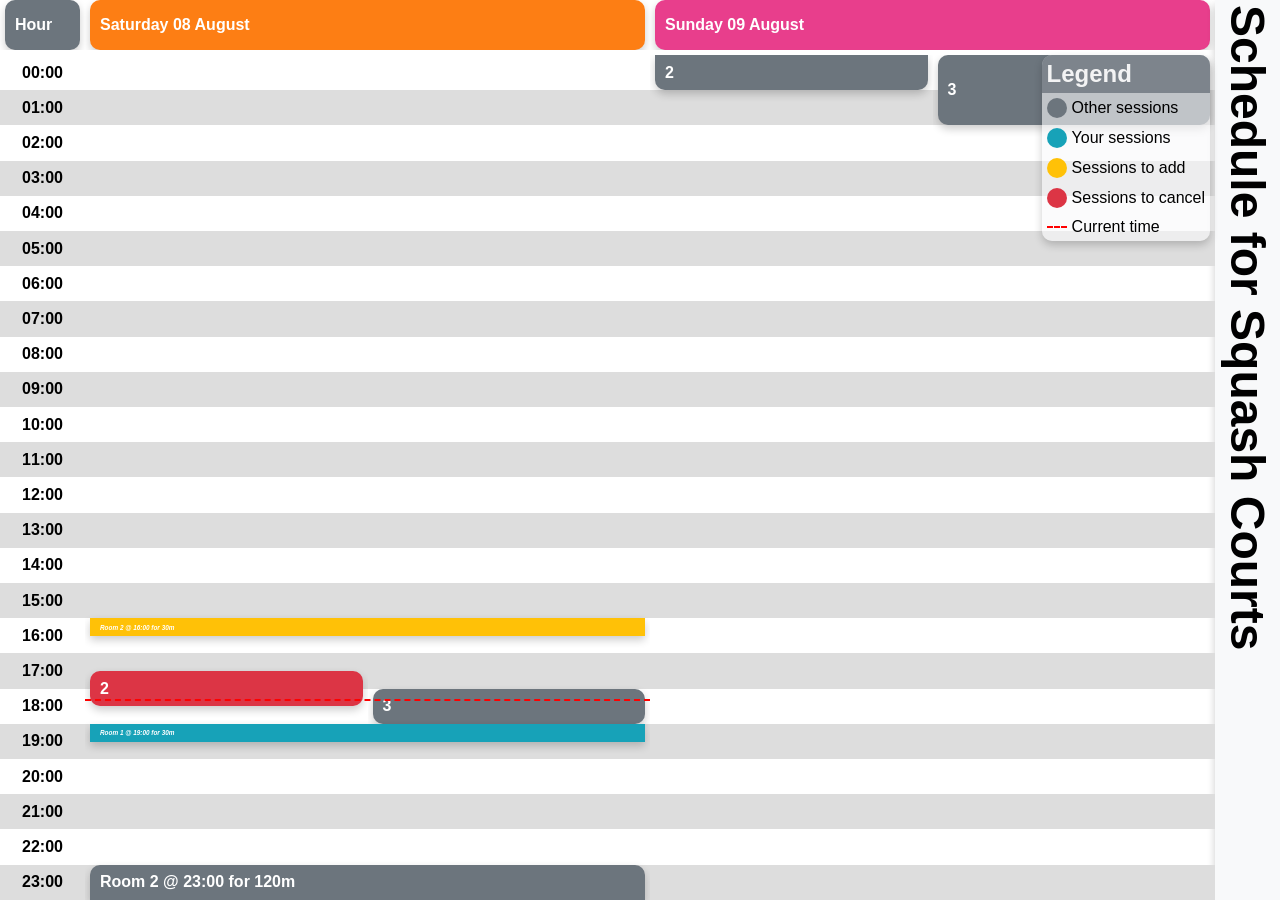
==== server/schedule/index.html @ be113dc2 "multi-room complex schedule test" ====
<!DOCTYPE html>
<html lang="en">
<head>
    <meta charset="UTF-8">
    <meta name="viewport" content="width=device-width, initial-scale=1.0">
    <title>Schedule</title>
    <link rel="stylesheet" type="text/css" href="style.css">
</head>
<body>
    <div class="main-container">
        <!-- This flexbox contains a header row, and a 'content' row that fills the rest of the height -->
        <div class="rows">     
            <div class="header row">
                <!-- Every header takes up an equal width except the hour. It's important that the content columns have this same width. -->
                <div class="hour column"> <div class="header cell gray-bg"><p>Hour</p></div> </div>
    <div class="column"> <div class="header cell orange-bg"><p>Saturday 08 August</p></div> </div>
<div class="column"> <div class="header cell pink-bg"><p>Sunday 09 August</p></div> </div>

            </div>
            
            <!-- This content row contains two layers. A background layer for
                the alternating color rows, and a foreground content layer -->
            <div class="row layers">
                <div class="alternating layer">
                    <div></div><div></div><div></div><div></div><div></div><div></div><div></div><div></div><div></div><div></div><div></div><div></div><div></div><div></div><div></div><div></div><div></div><div></div><div></div><div></div><div></div><div></div><div></div><div></div>
                </div>

                <div class="row layer">
                    <div class="hour column">
                        <div class="hour cell">00:00</div>
                        <div class="hour cell">01:00</div>
                        <div class="hour cell">02:00</div>
                        <div class="hour cell">03:00</div>
                        <div class="hour cell">04:00</div>
                        <div class="hour cell">05:00</div>
                        <div class="hour cell">06:00</div>
                        <div class="hour cell">07:00</div>
                        <div class="hour cell">08:00</div>
                        <div class="hour cell">09:00</div>
                        <div class="hour cell">10:00</div>
                        <div class="hour cell">11:00</div>
                        <div class="hour cell">12:00</div>
                        <div class="hour cell">13:00</div>
                        <div class="hour cell">14:00</div>
                        <div class="hour cell">15:00</div>
                        <div class="hour cell">16:00</div>
                        <div class="hour cell">17:00</div>
                        <div class="hour cell">18:00</div>
                        <div class="hour cell">19:00</div>
                        <div class="hour cell">20:00</div>
                        <div class="hour cell">21:00</div>
                        <div class="hour cell">22:00</div>
                        <div class="hour cell">23:00</div>
                    </div>
    <div class="column layers">
<div class="column layer" style="left: 0.0000%; width: 100.0000%;">
<div class="column">
<div class="cell" style="flex-grow: 0.6666666666666666"></div>
<div class="yellow-bg tiny event cell" style="flex-grow: 0.020833333333333332"><p>Room 2 @ 16:00 for 30m</p></div>
</div>
</div>

<div class="column layer" style="left: 0.0000%; width: 50.0000%;">
<div class="column">
<div class="cell" style="flex-grow: 0.7291666666666666"></div>
<div class="red-bg event cell" style="flex-grow: 0.041666666666666664"><p>2</p></div>
</div>
</div>

<div class="column layer" style="left: 50.0000%; width: 50.0000%;">
<div class="column">
<div class="cell" style="flex-grow: 0.75"></div>
<div class="gray-bg event cell" style="flex-grow: 0.041666666666666664"><p>3</p></div>
</div>
</div>

<div class="column layer" style="left: 0.0000%; width: 100.0000%;">
<div class="column">
<div class="cell" style="flex-grow: 0.7916666666666666"></div>
<div class="cyan-bg tiny event cell" style="flex-grow: 0.020833333333333332"><p>Room 1 @ 19:00 for 30m</p></div>
</div>
</div>

<div class="column layer" style="left: 0.0000%; width: 100.0000%;">
<div class="column">
<div class="cell" style="flex-grow: 0.9583333333333334"></div>
<div class="gray-bg start event cell" style="flex-grow: 0.041666666666666664"><p>Room 2 @ 23:00 for 120m</p></div>
</div>
</div>

<div class="column layer">
    <div class="  cell" style="flex-grow: 0.7640269544791666"><p></p></div>
    <div class="  timeline"></div>
</div>

</div>
<div class="column layers">
<div class="column layer" style="left: 0.0000%; width: 50.0000%;">
<div class="column">
<div class="cell" style="flex-grow: 0.0"></div>
<div class="gray-bg end event cell" style="flex-grow: 0.041666666666666664"><p>2</p></div>
</div>
</div>

<div class="column layer" style="left: 50.0000%; width: 50.0000%;">
<div class="column">
<div class="cell" style="flex-grow: 0.0"></div>
<div class="gray-bg event cell" style="flex-grow: 0.08333333333333333"><p>3</p></div>
</div>
</div>


</div>

                </div>

                <div class="legend">
                    <h2 class="gray-bg">Legend</h2>
                    <div class="legend-item"> <div class="legend-color gray-bg"></div><span>Other sessions</span> </div>
                    <div class="legend-item"> <div class="legend-color cyan-bg"></div><span>Your sessions</span> </div>
                    <div class="legend-item"> <div class="legend-color yellow-bg"></div><span>Sessions to add</span> </div>
                    <div class="legend-item"> <div class="legend-color red-bg"></div><span>Sessions to cancel</span> </div>
                    <div class="legend-item"> <div class="legend-timeline"></div><span>Current time</span> </div>
                </div>
            </div>
        </div>

        <h1 class="title">Schedule for Squash Courts</h1>
    </div>
</body>
</html>
---- server/schedule/style.css ----
body {
    margin: 0;
    font-family: Roboto, sans-serif;
    height: 100vh;
    background-color: #fff;
    display: flex;
    flex-direction: column;
    align-items: stretch;
}

.main-container {
    display: flex;
    flex-direction: row;
    flex-grow: 1;

}

.title {
    display: flex;
    flex-direction: column;
    flex-grow: 0;
    background-color: #f8f9fa;
    padding: 5px;
    gap: 10px;
    box-shadow: 0 4px 8px rgba(0, 0, 0, 0.2);
    justify-content: center;
    writing-mode: vertical-rl;
    margin: 0;
    font-size: 3em;
}
.title:empty {
    display: none;
}

.legend {
    display: flex;
    flex-direction: column;
    border-radius: 10px;
    box-shadow: 0 4px 8px rgba(0, 0, 0, 0.2);
    background-color: #f8f9fa99;

    position: absolute;
    top: 0;
    right: 0;
    margin: 0px 5px;
    overflow: hidden;
}
.legend > h2 {
    margin: 0;
    padding: 5px;
    opacity: 0.8;
}
.legend-item {
    margin: 5px;
    display: flex;
    flex-direction: row;
    align-items: center;
    gap: 5px;
}
.legend-color {
    width: 20px;
    height: 20px;
    border-radius: 50%;
}
.legend-timeline {
    border-top: 2px dashed red;
    width: 20px;
}

.rows {
    display: flex;
    flex-direction: column;
    flex-grow: 1;
    gap: 5px;
}

.row {
    display: flex;
    flex-direction: row;
    flex-grow: 1;
}
.header.row {
    flex-grow: 0;
}

.column {
    display: flex;
    flex-direction: column;
    flex: 1;
    flex-grow: 1;
    overflow: hidden;
    padding: 0px 5px;
}
.column.layer {
    padding: 0px 0px;
}
.hour.column {
    flex-grow: 0;
    min-width: 75px;
}

/*CELL*/
.cell {
    flex: 1;
    flex-grow: 1;
    overflow: hidden;
}
.event.cell {
    /* background-color: #28a745; */
    border-radius: 10px;
    box-shadow: 0 4px 8px rgba(0, 0, 0, 0.2);
    display: flex;
    flex-direction: column;
    justify-content: center;
}
.start.cell {
    border-radius: 10px 10px 0px 0px;
}
.end.cell {
    border-radius: 0px 0px 10px 10px;
}
.event.cell > * {
    margin: 0;
    padding: 0px 10px;
    font-weight: bold;
    justify-self: center;
    text-overflow: ellipsis;
    overflow: hidden;
    white-space: nowrap;
}
.tiny.cell {
    border-radius: 0;
}
.tiny.cell > * {
    font-size: 0.4em;
    font-style: italic;
}
.hour.cell {
    display: flex;
    align-items: center;
    justify-content: center;
    font-weight: bold;
}
.header.cell {
    border-radius: 10px;
    box-shadow: 0 4px 8px rgba(0, 0, 0, 0.2);
}
.header.cell > * {
    font-weight: bold;
    padding: 0px 10px;
}
.cell.double {
    flex-grow: 2;
}
.event.cell.double {
    background-color: crimson;
}

.timeline {
    border-top: 2px dashed red;
}

/*LAYERS*/
.layers {
    position: relative;
}
.layer {
    position: absolute;
    top: 0;
    left: 0;
    width: 100%;
    height: 100%;
}
.alternating.layer {
    flex-grow: 1;
    display: flex;
    flex-direction: column;
}
.alternating.layer > div {
    flex-grow: 1;
}
.alternating.layer > div:nth-child(even) {
    background-color: #ddd;
}

/*COLORS*/
.red-bg {
    background-color: #dc3545;
    color: white;
}
button.red-bg:hover, .hvr.red-bg:hover {
    background-color: #c82333;
}

.green-bg {
    background-color: #28a745;
    color: white;
}
button.green-bg:hover, .hvr.green-bg:hover {
    background-color: #218838;
}

.blue-bg {
    background-color: #007bff;
    color: white;
}
button.blue-bg:hover, .hvr.blue-bg:hover {
    background-color: #0069d9;
}

.yellow-bg {
    background-color: #ffc107;
    color: white;
}
button.yellow-bg:hover, .hvr.yellow-bg:hover {
    background-color: #e0a800;
}

.orange-bg {
    background-color: #fd7e14;
    color: white;
}
button.orange-bg:hover, .hvr.orange-bg:hover {
    background-color: #d66e0a;
}

.purple-bg {
    background-color: #6f42c1;
    color: white;
}
button.purple-bg:hover, .hvr.purple-bg:hover {
    background-color: #5a32b5;
}

.pink-bg {
    background-color: #e83e8c;
    color: white;
}
button.pink-bg:hover, .hvr.pink-bg:hover {
    background-color: #d81c75;
}

.teal-bg {
    background-color: #20c997;
    color: white;
}
button.teal-bg:hover, .hvr.teal-bg:hover {
    background-color: #1d9b82;
}

.dteal-bg /*I think this is dark teal? 00796b*/ {
    background-color: #00796b;
    color: white;
}
button.dteal-bg:hover, .hvr.dteal-bg:hover {
    background-color: #005b4f;
}

.cyan-bg {
    background-color: #17a2b8;
    color: white;
}
button.cyan-bg:hover, .hvr.cyan-bg:hover {
    background-color: #138496;
}

.white-bg {
    background-color: #fff;
    color: #212529;
}
button.white-bg:hover, .hvr.white-bg:hover {
    background-color: #e6e6e6;
}

.black-bg {
    background-color: #000;
    color: white;
}
button.black-bg:hover, .hvr.black-bg:hover {
    background-color: #212529;
}

.gray-bg {
    background-color: #6c757d;
    color: white;
}
button.gray-bg:hover, .hvr.gray-bg:hover {
    background-color: #5a6268;
}

.lgray-bg {
    background-color: #d3d3d3;
    color: #212529;
}
button.lgray-bg:hover, .hvr.lgray-bg:hover {
    background-color: #c0c0c0;
}
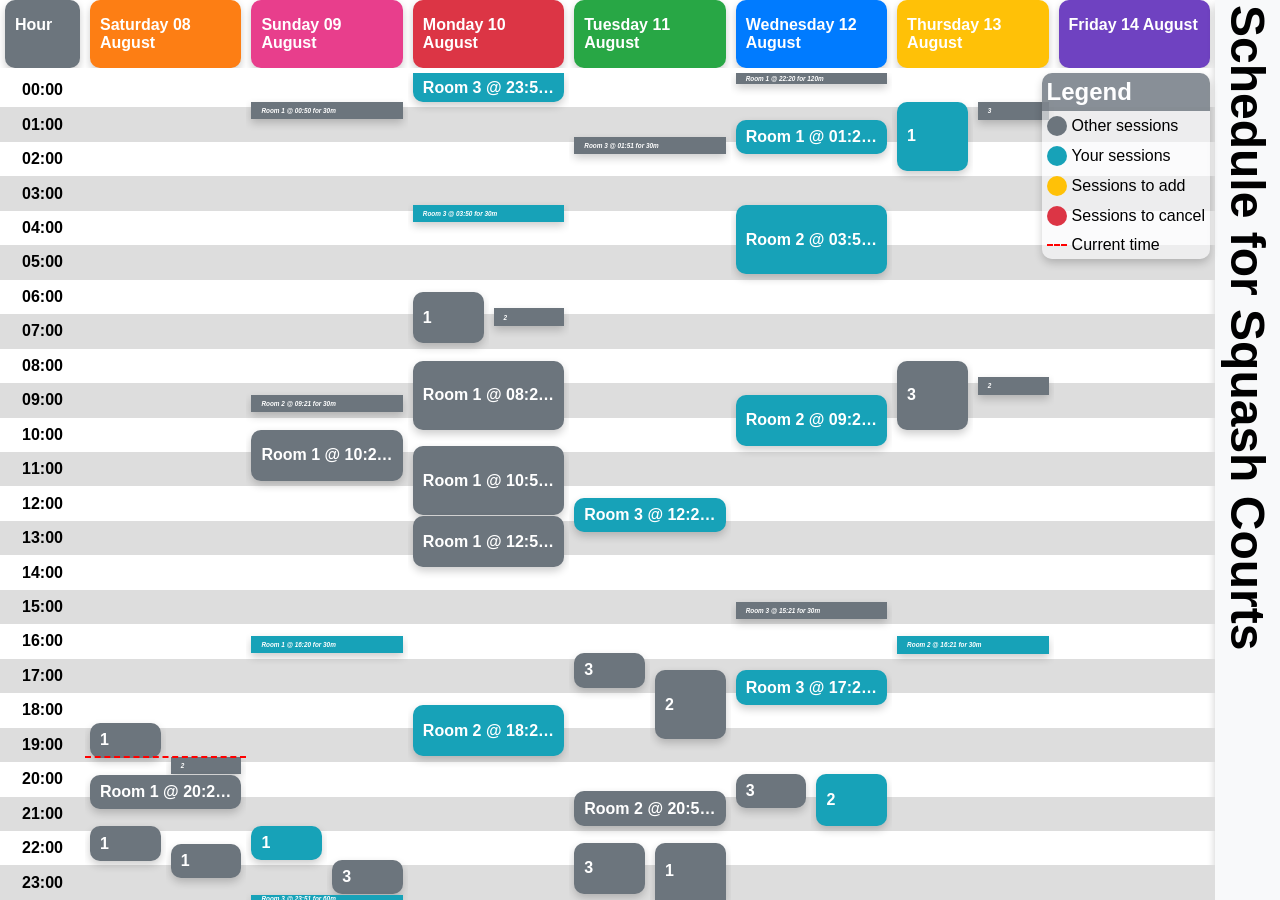
==== commit 1af3fd7c: "schedule now being displayed" ====
--- a/server/schedule/index.html
+++ b/server/schedule/index.html
@@ -15,6 +15,11 @@
                 <div class="hour column"> <div class="header cell gray-bg"><p>Hour</p></div> </div>
     <div class="column"> <div class="header cell orange-bg"><p>Saturday 08 August</p></div> </div>
 <div class="column"> <div class="header cell pink-bg"><p>Sunday 09 August</p></div> </div>
+<div class="column"> <div class="header cell red-bg"><p>Monday 10 August</p></div> </div>
+<div class="column"> <div class="header cell green-bg"><p>Tuesday 11 August</p></div> </div>
+<div class="column"> <div class="header cell blue-bg"><p>Wednesday 12 August</p></div> </div>
+<div class="column"> <div class="header cell yellow-bg"><p>Thursday 13 August</p></div> </div>
+<div class="column"> <div class="header cell purple-bg"><p>Friday 14 August</p></div> </div>
 
             </div>
             
@@ -53,62 +58,308 @@
                         <div class="hour cell">23:00</div>
                     </div>
     <div class="column layers">
-<div class="column layer" style="left: 0.0000%; width: 100.0000%;">
-<div class="column">
-<div class="cell" style="flex-grow: 0.6666666666666666"></div>
-<div class="yellow-bg tiny event cell" style="flex-grow: 0.020833333333333332"><p>Room 2 @ 16:00 for 30m</p></div>
-</div>
-</div>
-
-<div class="column layer" style="left: 0.0000%; width: 50.0000%;">
-<div class="column">
-<div class="cell" style="flex-grow: 0.7291666666666666"></div>
-<div class="red-bg event cell" style="flex-grow: 0.041666666666666664"><p>2</p></div>
-</div>
-</div>
-
-<div class="column layer" style="left: 50.0000%; width: 50.0000%;">
-<div class="column">
-<div class="cell" style="flex-grow: 0.75"></div>
+<div class="column layer" style="left: 0.0000%; width: 50.0000%;">
+<div class="column">
+<div class="cell" style="flex-grow: 0.7861111111111111"></div>
+<div class="gray-bg event cell" style="flex-grow: 0.041666666666666664"><p>1</p></div>
+</div>
+</div>
+
+<div class="column layer" style="left: 50.0000%; width: 50.0000%;">
+<div class="column">
+<div class="cell" style="flex-grow: 0.8270833333333333"></div>
+<div class="gray-bg tiny event cell" style="flex-grow: 0.020833333333333332"><p>2</p></div>
+</div>
+</div>
+
+<div class="column layer" style="left: 0.0000%; width: 100.0000%;">
+<div class="column">
+<div class="cell" style="flex-grow: 0.8486111111111111"></div>
+<div class="gray-bg event cell" style="flex-grow: 0.041666666666666664"><p>Room 1 @ 20:22 for 60m</p></div>
+</div>
+</div>
+
+<div class="column layer" style="left: 0.0000%; width: 50.0000%;">
+<div class="column">
+<div class="cell" style="flex-grow: 0.9111111111111111"></div>
+<div class="gray-bg event cell" style="flex-grow: 0.041666666666666664"><p>1</p></div>
+</div>
+</div>
+
+<div class="column layer" style="left: 50.0000%; width: 50.0000%;">
+<div class="column">
+<div class="cell" style="flex-grow: 0.9319444444444445"></div>
+<div class="gray-bg event cell" style="flex-grow: 0.041666666666666664"><p>1</p></div>
+</div>
+</div>
+
+<div class="column layer">
+    <div class="  cell" style="flex-grow: 0.8276634180324074"><p></p></div>
+    <div class="  timeline"></div>
+</div>
+
+</div>
+<div class="column layers">
+<div class="column layer" style="left: 0.0000%; width: 100.0000%;">
+<div class="column">
+<div class="cell" style="flex-grow: 0.034722222222222224"></div>
+<div class="gray-bg tiny event cell" style="flex-grow: 0.020833333333333332"><p>Room 1 @ 00:50 for 30m</p></div>
+</div>
+</div>
+
+<div class="column layer" style="left: 0.0000%; width: 100.0000%;">
+<div class="column">
+<div class="cell" style="flex-grow: 0.38958333333333334"></div>
+<div class="gray-bg tiny event cell" style="flex-grow: 0.020833333333333332"><p>Room 2 @ 09:21 for 30m</p></div>
+</div>
+</div>
+
+<div class="column layer" style="left: 0.0000%; width: 100.0000%;">
+<div class="column">
+<div class="cell" style="flex-grow: 0.43125"></div>
+<div class="gray-bg event cell" style="flex-grow: 0.0625"><p>Room 1 @ 10:21 for 90m</p></div>
+</div>
+</div>
+
+<div class="column layer" style="left: 0.0000%; width: 100.0000%;">
+<div class="column">
+<div class="cell" style="flex-grow: 0.6805555555555556"></div>
+<div class="cyan-bg tiny event cell" style="flex-grow: 0.020833333333333332"><p>Room 1 @ 16:20 for 30m</p></div>
+</div>
+</div>
+
+<div class="column layer" style="left: 0.0000%; width: 50.0000%;">
+<div class="column">
+<div class="cell" style="flex-grow: 0.9104166666666667"></div>
+<div class="cyan-bg event cell" style="flex-grow: 0.041666666666666664"><p>1</p></div>
+</div>
+</div>
+
+<div class="column layer" style="left: 50.0000%; width: 50.0000%;">
+<div class="column">
+<div class="cell" style="flex-grow: 0.9513888888888888"></div>
 <div class="gray-bg event cell" style="flex-grow: 0.041666666666666664"><p>3</p></div>
 </div>
 </div>
 
 <div class="column layer" style="left: 0.0000%; width: 100.0000%;">
 <div class="column">
-<div class="cell" style="flex-grow: 0.7916666666666666"></div>
-<div class="cyan-bg tiny event cell" style="flex-grow: 0.020833333333333332"><p>Room 1 @ 19:00 for 30m</p></div>
-</div>
-</div>
-
-<div class="column layer" style="left: 0.0000%; width: 100.0000%;">
-<div class="column">
-<div class="cell" style="flex-grow: 0.9583333333333334"></div>
-<div class="gray-bg start event cell" style="flex-grow: 0.041666666666666664"><p>Room 2 @ 23:00 for 120m</p></div>
-</div>
-</div>
-
-<div class="column layer">
-    <div class="  cell" style="flex-grow: 0.7640269544791666"><p></p></div>
-    <div class="  timeline"></div>
-</div>
-
-</div>
-<div class="column layers">
-<div class="column layer" style="left: 0.0000%; width: 50.0000%;">
+<div class="cell" style="flex-grow: 0.99375"></div>
+<div class="cyan-bg start tiny event cell" style="flex-grow: 0.00625"><p>Room 3 @ 23:51 for 60m</p></div>
+</div>
+</div>
+
+
+</div>
+<div class="column layers">
+<div class="column layer" style="left: 0.0000%; width: 100.0000%;">
 <div class="column">
 <div class="cell" style="flex-grow: 0.0"></div>
-<div class="gray-bg end event cell" style="flex-grow: 0.041666666666666664"><p>2</p></div>
-</div>
-</div>
-
-<div class="column layer" style="left: 50.0000%; width: 50.0000%;">
+<div class="cyan-bg end event cell" style="flex-grow: 0.035416666666666666"><p>Room 3 @ 23:51 for 60m</p></div>
+</div>
+</div>
+
+<div class="column layer" style="left: 0.0000%; width: 100.0000%;">
+<div class="column">
+<div class="cell" style="flex-grow: 0.1597222222222222"></div>
+<div class="cyan-bg tiny event cell" style="flex-grow: 0.020833333333333332"><p>Room 3 @ 03:50 for 30m</p></div>
+</div>
+</div>
+
+<div class="column layer" style="left: 0.0000%; width: 50.0000%;">
+<div class="column">
+<div class="cell" style="flex-grow: 0.26458333333333334"></div>
+<div class="gray-bg event cell" style="flex-grow: 0.0625"><p>1</p></div>
+</div>
+</div>
+
+<div class="column layer" style="left: 50.0000%; width: 50.0000%;">
+<div class="column">
+<div class="cell" style="flex-grow: 0.2847222222222222"></div>
+<div class="gray-bg tiny event cell" style="flex-grow: 0.020833333333333332"><p>2</p></div>
+</div>
+</div>
+
+<div class="column layer" style="left: 0.0000%; width: 100.0000%;">
+<div class="column">
+<div class="cell" style="flex-grow: 0.34791666666666665"></div>
+<div class="gray-bg event cell" style="flex-grow: 0.08333333333333333"><p>Room 1 @ 08:21 for 120m</p></div>
+</div>
+</div>
+
+<div class="column layer" style="left: 0.0000%; width: 100.0000%;">
+<div class="column">
+<div class="cell" style="flex-grow: 0.4513888888888889"></div>
+<div class="gray-bg event cell" style="flex-grow: 0.08333333333333333"><p>Room 1 @ 10:50 for 120m</p></div>
+</div>
+</div>
+
+<div class="column layer" style="left: 0.0000%; width: 100.0000%;">
+<div class="column">
+<div class="cell" style="flex-grow: 0.5354166666666667"></div>
+<div class="gray-bg event cell" style="flex-grow: 0.0625"><p>Room 1 @ 12:51 for 90m</p></div>
+</div>
+</div>
+
+<div class="column layer" style="left: 0.0000%; width: 100.0000%;">
+<div class="column">
+<div class="cell" style="flex-grow: 0.7638888888888888"></div>
+<div class="cyan-bg event cell" style="flex-grow: 0.0625"><p>Room 2 @ 18:20 for 90m</p></div>
+</div>
+</div>
+
+
+</div>
+<div class="column layers">
+<div class="column layer" style="left: 0.0000%; width: 100.0000%;">
+<div class="column">
+<div class="cell" style="flex-grow: 0.07708333333333334"></div>
+<div class="gray-bg tiny event cell" style="flex-grow: 0.020833333333333332"><p>Room 3 @ 01:51 for 30m</p></div>
+</div>
+</div>
+
+<div class="column layer" style="left: 0.0000%; width: 100.0000%;">
+<div class="column">
+<div class="cell" style="flex-grow: 0.5138888888888888"></div>
+<div class="cyan-bg event cell" style="flex-grow: 0.041666666666666664"><p>Room 3 @ 12:20 for 60m</p></div>
+</div>
+</div>
+
+<div class="column layer" style="left: 0.0000%; width: 50.0000%;">
+<div class="column">
+<div class="cell" style="flex-grow: 0.7013888888888888"></div>
+<div class="gray-bg event cell" style="flex-grow: 0.041666666666666664"><p>3</p></div>
+</div>
+</div>
+
+<div class="column layer" style="left: 50.0000%; width: 50.0000%;">
+<div class="column">
+<div class="cell" style="flex-grow: 0.7222222222222222"></div>
+<div class="gray-bg event cell" style="flex-grow: 0.08333333333333333"><p>2</p></div>
+</div>
+</div>
+
+<div class="column layer" style="left: 0.0000%; width: 100.0000%;">
+<div class="column">
+<div class="cell" style="flex-grow: 0.86875"></div>
+<div class="gray-bg event cell" style="flex-grow: 0.041666666666666664"><p>Room 2 @ 20:51 for 60m</p></div>
+</div>
+</div>
+
+<div class="column layer" style="left: 0.0000%; width: 50.0000%;">
+<div class="column">
+<div class="cell" style="flex-grow: 0.9305555555555556"></div>
+<div class="gray-bg event cell" style="flex-grow: 0.0625"><p>3</p></div>
+</div>
+</div>
+
+<div class="column layer" style="left: 50.0000%; width: 50.0000%;">
+<div class="column">
+<div class="cell" style="flex-grow: 0.9305555555555556"></div>
+<div class="gray-bg start event cell" style="flex-grow: 0.06944444444444445"><p>1</p></div>
+</div>
+</div>
+
+
+</div>
+<div class="column layers">
+<div class="column layer" style="left: 0.0000%; width: 100.0000%;">
 <div class="column">
 <div class="cell" style="flex-grow: 0.0"></div>
+<div class="gray-bg end tiny event cell" style="flex-grow: 0.013888888888888888"><p>Room 1 @ 22:20 for 120m</p></div>
+</div>
+</div>
+
+<div class="column layer" style="left: 0.0000%; width: 100.0000%;">
+<div class="column">
+<div class="cell" style="flex-grow: 0.05625"></div>
+<div class="cyan-bg event cell" style="flex-grow: 0.041666666666666664"><p>Room 1 @ 01:21 for 60m</p></div>
+</div>
+</div>
+
+<div class="column layer" style="left: 0.0000%; width: 100.0000%;">
+<div class="column">
+<div class="cell" style="flex-grow: 0.1597222222222222"></div>
+<div class="cyan-bg event cell" style="flex-grow: 0.08333333333333333"><p>Room 2 @ 03:50 for 120m</p></div>
+</div>
+</div>
+
+<div class="column layer" style="left: 0.0000%; width: 100.0000%;">
+<div class="column">
+<div class="cell" style="flex-grow: 0.3888888888888889"></div>
+<div class="cyan-bg event cell" style="flex-grow: 0.0625"><p>Room 2 @ 09:20 for 90m</p></div>
+</div>
+</div>
+
+<div class="column layer" style="left: 0.0000%; width: 100.0000%;">
+<div class="column">
+<div class="cell" style="flex-grow: 0.6395833333333333"></div>
+<div class="gray-bg tiny event cell" style="flex-grow: 0.020833333333333332"><p>Room 3 @ 15:21 for 30m</p></div>
+</div>
+</div>
+
+<div class="column layer" style="left: 0.0000%; width: 100.0000%;">
+<div class="column">
+<div class="cell" style="flex-grow: 0.7222222222222222"></div>
+<div class="cyan-bg event cell" style="flex-grow: 0.041666666666666664"><p>Room 3 @ 17:20 for 60m</p></div>
+</div>
+</div>
+
+<div class="column layer" style="left: 0.0000%; width: 50.0000%;">
+<div class="column">
+<div class="cell" style="flex-grow: 0.8472222222222222"></div>
+<div class="gray-bg event cell" style="flex-grow: 0.041666666666666664"><p>3</p></div>
+</div>
+</div>
+
+<div class="column layer" style="left: 50.0000%; width: 50.0000%;">
+<div class="column">
+<div class="cell" style="flex-grow: 0.8479166666666667"></div>
+<div class="cyan-bg event cell" style="flex-grow: 0.0625"><p>2</p></div>
+</div>
+</div>
+
+
+</div>
+<div class="column layers">
+<div class="column layer" style="left: 0.0000%; width: 50.0000%;">
+<div class="column">
+<div class="cell" style="flex-grow: 0.034722222222222224"></div>
+<div class="cyan-bg event cell" style="flex-grow: 0.08333333333333333"><p>1</p></div>
+</div>
+</div>
+
+<div class="column layer" style="left: 50.0000%; width: 50.0000%;">
+<div class="column">
+<div class="cell" style="flex-grow: 0.035416666666666666"></div>
+<div class="gray-bg tiny event cell" style="flex-grow: 0.020833333333333332"><p>3</p></div>
+</div>
+</div>
+
+<div class="column layer" style="left: 0.0000%; width: 50.0000%;">
+<div class="column">
+<div class="cell" style="flex-grow: 0.34791666666666665"></div>
 <div class="gray-bg event cell" style="flex-grow: 0.08333333333333333"><p>3</p></div>
 </div>
 </div>
 
+<div class="column layer" style="left: 50.0000%; width: 50.0000%;">
+<div class="column">
+<div class="cell" style="flex-grow: 0.3680555555555556"></div>
+<div class="gray-bg tiny event cell" style="flex-grow: 0.020833333333333332"><p>2</p></div>
+</div>
+</div>
+
+<div class="column layer" style="left: 0.0000%; width: 100.0000%;">
+<div class="column">
+<div class="cell" style="flex-grow: 0.68125"></div>
+<div class="cyan-bg tiny event cell" style="flex-grow: 0.020833333333333332"><p>Room 2 @ 16:21 for 30m</p></div>
+</div>
+</div>
+
+
+</div>
+<div class="column layers">
 
 </div>
 
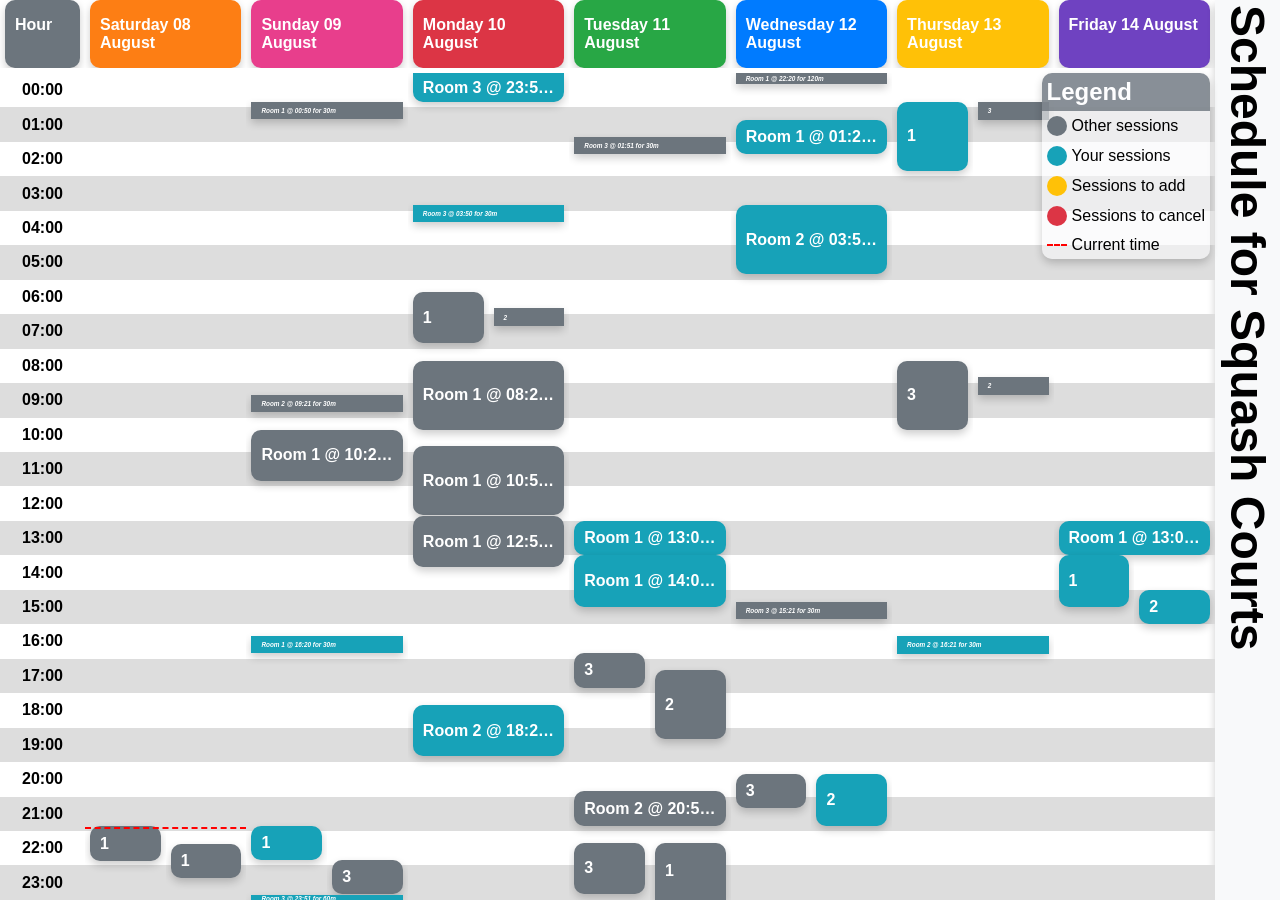
==== commit 833e7580: "Schedule management with natural language working" ====
--- a/server/schedule/index.html
+++ b/server/schedule/index.html
@@ -60,27 +60,6 @@
     <div class="column layers">
 <div class="column layer" style="left: 0.0000%; width: 50.0000%;">
 <div class="column">
-<div class="cell" style="flex-grow: 0.7861111111111111"></div>
-<div class="gray-bg event cell" style="flex-grow: 0.041666666666666664"><p>1</p></div>
-</div>
-</div>
-
-<div class="column layer" style="left: 50.0000%; width: 50.0000%;">
-<div class="column">
-<div class="cell" style="flex-grow: 0.8270833333333333"></div>
-<div class="gray-bg tiny event cell" style="flex-grow: 0.020833333333333332"><p>2</p></div>
-</div>
-</div>
-
-<div class="column layer" style="left: 0.0000%; width: 100.0000%;">
-<div class="column">
-<div class="cell" style="flex-grow: 0.8486111111111111"></div>
-<div class="gray-bg event cell" style="flex-grow: 0.041666666666666664"><p>Room 1 @ 20:22 for 60m</p></div>
-</div>
-</div>
-
-<div class="column layer" style="left: 0.0000%; width: 50.0000%;">
-<div class="column">
 <div class="cell" style="flex-grow: 0.9111111111111111"></div>
 <div class="gray-bg event cell" style="flex-grow: 0.041666666666666664"><p>1</p></div>
 </div>
@@ -94,7 +73,7 @@
 </div>
 
 <div class="column layer">
-    <div class="  cell" style="flex-grow: 0.8276634180324074"><p></p></div>
+    <div class="  cell" style="flex-grow: 0.9136953216782406"><p></p></div>
     <div class="  timeline"></div>
 </div>
 
@@ -220,8 +199,15 @@
 
 <div class="column layer" style="left: 0.0000%; width: 100.0000%;">
 <div class="column">
-<div class="cell" style="flex-grow: 0.5138888888888888"></div>
-<div class="cyan-bg event cell" style="flex-grow: 0.041666666666666664"><p>Room 3 @ 12:20 for 60m</p></div>
+<div class="cell" style="flex-grow: 0.5416666666666666"></div>
+<div class="cyan-bg event cell" style="flex-grow: 0.041666666666666664"><p>Room 1 @ 13:00 for 60m</p></div>
+</div>
+</div>
+
+<div class="column layer" style="left: 0.0000%; width: 100.0000%;">
+<div class="column">
+<div class="cell" style="flex-grow: 0.5833333333333334"></div>
+<div class="cyan-bg event cell" style="flex-grow: 0.0625"><p>Room 1 @ 14:00 for 90m</p></div>
 </div>
 </div>
 
@@ -286,25 +272,11 @@
 
 <div class="column layer" style="left: 0.0000%; width: 100.0000%;">
 <div class="column">
-<div class="cell" style="flex-grow: 0.3888888888888889"></div>
-<div class="cyan-bg event cell" style="flex-grow: 0.0625"><p>Room 2 @ 09:20 for 90m</p></div>
-</div>
-</div>
-
-<div class="column layer" style="left: 0.0000%; width: 100.0000%;">
-<div class="column">
 <div class="cell" style="flex-grow: 0.6395833333333333"></div>
 <div class="gray-bg tiny event cell" style="flex-grow: 0.020833333333333332"><p>Room 3 @ 15:21 for 30m</p></div>
 </div>
 </div>
 
-<div class="column layer" style="left: 0.0000%; width: 100.0000%;">
-<div class="column">
-<div class="cell" style="flex-grow: 0.7222222222222222"></div>
-<div class="cyan-bg event cell" style="flex-grow: 0.041666666666666664"><p>Room 3 @ 17:20 for 60m</p></div>
-</div>
-</div>
-
 <div class="column layer" style="left: 0.0000%; width: 50.0000%;">
 <div class="column">
 <div class="cell" style="flex-grow: 0.8472222222222222"></div>
@@ -360,6 +332,27 @@
 
 </div>
 <div class="column layers">
+<div class="column layer" style="left: 0.0000%; width: 100.0000%;">
+<div class="column">
+<div class="cell" style="flex-grow: 0.5416666666666666"></div>
+<div class="cyan-bg event cell" style="flex-grow: 0.041666666666666664"><p>Room 1 @ 13:00 for 60m</p></div>
+</div>
+</div>
+
+<div class="column layer" style="left: 0.0000%; width: 50.0000%;">
+<div class="column">
+<div class="cell" style="flex-grow: 0.5833333333333334"></div>
+<div class="cyan-bg event cell" style="flex-grow: 0.0625"><p>1</p></div>
+</div>
+</div>
+
+<div class="column layer" style="left: 50.0000%; width: 50.0000%;">
+<div class="column">
+<div class="cell" style="flex-grow: 0.625"></div>
+<div class="cyan-bg event cell" style="flex-grow: 0.041666666666666664"><p>2</p></div>
+</div>
+</div>
+
 
 </div>
 
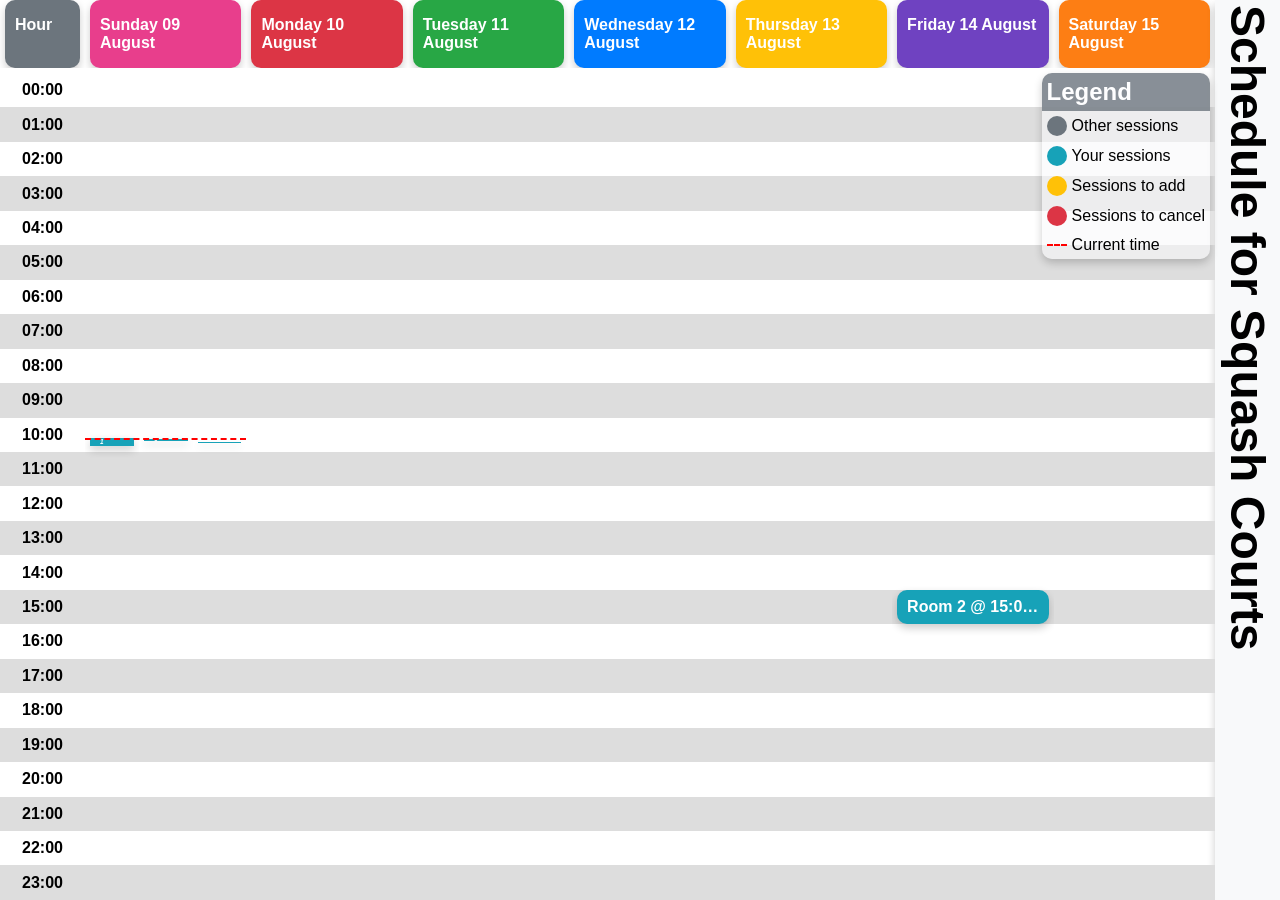
==== commit 4f08289e: "SessionManager seems to be working. Rooms will now open and close automatically" ====
--- a/server/schedule/index.html
+++ b/server/schedule/index.html
@@ -13,13 +13,13 @@
             <div class="header row">
                 <!-- Every header takes up an equal width except the hour. It's important that the content columns have this same width. -->
                 <div class="hour column"> <div class="header cell gray-bg"><p>Hour</p></div> </div>
-    <div class="column"> <div class="header cell orange-bg"><p>Saturday 08 August</p></div> </div>
-<div class="column"> <div class="header cell pink-bg"><p>Sunday 09 August</p></div> </div>
+    <div class="column"> <div class="header cell pink-bg"><p>Sunday 09 August</p></div> </div>
 <div class="column"> <div class="header cell red-bg"><p>Monday 10 August</p></div> </div>
 <div class="column"> <div class="header cell green-bg"><p>Tuesday 11 August</p></div> </div>
 <div class="column"> <div class="header cell blue-bg"><p>Wednesday 12 August</p></div> </div>
 <div class="column"> <div class="header cell yellow-bg"><p>Thursday 13 August</p></div> </div>
 <div class="column"> <div class="header cell purple-bg"><p>Friday 14 August</p></div> </div>
+<div class="column"> <div class="header cell orange-bg"><p>Saturday 15 August</p></div> </div>
 
             </div>
             
@@ -58,301 +58,56 @@
                         <div class="hour cell">23:00</div>
                     </div>
     <div class="column layers">
-<div class="column layer" style="left: 0.0000%; width: 50.0000%;">
+<div class="column layer" style="left: 0.0000%; width: 33.3333%;">
 <div class="column">
-<div class="cell" style="flex-grow: 0.9111111111111111"></div>
-<div class="gray-bg event cell" style="flex-grow: 0.041666666666666664"><p>1</p></div>
+<div class="cell" style="flex-grow: 0.4409722222222222"></div>
+<div class="cyan-bg tiny event cell" style="flex-grow: 0.010416666666666666"><p>1</p></div>
 </div>
 </div>
 
-<div class="column layer" style="left: 50.0000%; width: 50.0000%;">
+<div class="column layer" style="left: 33.3333%; width: 33.3333%;">
 <div class="column">
-<div class="cell" style="flex-grow: 0.9319444444444445"></div>
-<div class="gray-bg event cell" style="flex-grow: 0.041666666666666664"><p>1</p></div>
+<div class="cell" style="flex-grow: 0.44305555555555554"></div>
+<div class="cyan-bg tiny event cell" style="flex-grow: 0.0020833333333333333"><p>2</p></div>
+</div>
+</div>
+
+<div class="column layer" style="left: 66.6667%; width: 33.3333%;">
+<div class="column">
+<div class="cell" style="flex-grow: 0.44583333333333336"></div>
+<div class="cyan-bg tiny event cell" style="flex-grow: 0.0020833333333333333"><p>2</p></div>
 </div>
 </div>
 
 <div class="column layer">
-    <div class="  cell" style="flex-grow: 0.9136953216782406"><p></p></div>
+    <div class="  cell" style="flex-grow: 0.4419700647453704"><p></p></div>
     <div class="  timeline"></div>
 </div>
 
 </div>
 <div class="column layers">
+
+</div>
+<div class="column layers">
+
+</div>
+<div class="column layers">
+
+</div>
+<div class="column layers">
+
+</div>
+<div class="column layers">
 <div class="column layer" style="left: 0.0000%; width: 100.0000%;">
 <div class="column">
-<div class="cell" style="flex-grow: 0.034722222222222224"></div>
-<div class="gray-bg tiny event cell" style="flex-grow: 0.020833333333333332"><p>Room 1 @ 00:50 for 30m</p></div>
-</div>
-</div>
-
-<div class="column layer" style="left: 0.0000%; width: 100.0000%;">
-<div class="column">
-<div class="cell" style="flex-grow: 0.38958333333333334"></div>
-<div class="gray-bg tiny event cell" style="flex-grow: 0.020833333333333332"><p>Room 2 @ 09:21 for 30m</p></div>
-</div>
-</div>
-
-<div class="column layer" style="left: 0.0000%; width: 100.0000%;">
-<div class="column">
-<div class="cell" style="flex-grow: 0.43125"></div>
-<div class="gray-bg event cell" style="flex-grow: 0.0625"><p>Room 1 @ 10:21 for 90m</p></div>
-</div>
-</div>
-
-<div class="column layer" style="left: 0.0000%; width: 100.0000%;">
-<div class="column">
-<div class="cell" style="flex-grow: 0.6805555555555556"></div>
-<div class="cyan-bg tiny event cell" style="flex-grow: 0.020833333333333332"><p>Room 1 @ 16:20 for 30m</p></div>
-</div>
-</div>
-
-<div class="column layer" style="left: 0.0000%; width: 50.0000%;">
-<div class="column">
-<div class="cell" style="flex-grow: 0.9104166666666667"></div>
-<div class="cyan-bg event cell" style="flex-grow: 0.041666666666666664"><p>1</p></div>
-</div>
-</div>
-
-<div class="column layer" style="left: 50.0000%; width: 50.0000%;">
-<div class="column">
-<div class="cell" style="flex-grow: 0.9513888888888888"></div>
-<div class="gray-bg event cell" style="flex-grow: 0.041666666666666664"><p>3</p></div>
-</div>
-</div>
-
-<div class="column layer" style="left: 0.0000%; width: 100.0000%;">
-<div class="column">
-<div class="cell" style="flex-grow: 0.99375"></div>
-<div class="cyan-bg start tiny event cell" style="flex-grow: 0.00625"><p>Room 3 @ 23:51 for 60m</p></div>
+<div class="cell" style="flex-grow: 0.625"></div>
+<div class="cyan-bg event cell" style="flex-grow: 0.041666666666666664"><p>Room 2 @ 15:00 for 60m</p></div>
 </div>
 </div>
 
 
 </div>
 <div class="column layers">
-<div class="column layer" style="left: 0.0000%; width: 100.0000%;">
-<div class="column">
-<div class="cell" style="flex-grow: 0.0"></div>
-<div class="cyan-bg end event cell" style="flex-grow: 0.035416666666666666"><p>Room 3 @ 23:51 for 60m</p></div>
-</div>
-</div>
-
-<div class="column layer" style="left: 0.0000%; width: 100.0000%;">
-<div class="column">
-<div class="cell" style="flex-grow: 0.1597222222222222"></div>
-<div class="cyan-bg tiny event cell" style="flex-grow: 0.020833333333333332"><p>Room 3 @ 03:50 for 30m</p></div>
-</div>
-</div>
-
-<div class="column layer" style="left: 0.0000%; width: 50.0000%;">
-<div class="column">
-<div class="cell" style="flex-grow: 0.26458333333333334"></div>
-<div class="gray-bg event cell" style="flex-grow: 0.0625"><p>1</p></div>
-</div>
-</div>
-
-<div class="column layer" style="left: 50.0000%; width: 50.0000%;">
-<div class="column">
-<div class="cell" style="flex-grow: 0.2847222222222222"></div>
-<div class="gray-bg tiny event cell" style="flex-grow: 0.020833333333333332"><p>2</p></div>
-</div>
-</div>
-
-<div class="column layer" style="left: 0.0000%; width: 100.0000%;">
-<div class="column">
-<div class="cell" style="flex-grow: 0.34791666666666665"></div>
-<div class="gray-bg event cell" style="flex-grow: 0.08333333333333333"><p>Room 1 @ 08:21 for 120m</p></div>
-</div>
-</div>
-
-<div class="column layer" style="left: 0.0000%; width: 100.0000%;">
-<div class="column">
-<div class="cell" style="flex-grow: 0.4513888888888889"></div>
-<div class="gray-bg event cell" style="flex-grow: 0.08333333333333333"><p>Room 1 @ 10:50 for 120m</p></div>
-</div>
-</div>
-
-<div class="column layer" style="left: 0.0000%; width: 100.0000%;">
-<div class="column">
-<div class="cell" style="flex-grow: 0.5354166666666667"></div>
-<div class="gray-bg event cell" style="flex-grow: 0.0625"><p>Room 1 @ 12:51 for 90m</p></div>
-</div>
-</div>
-
-<div class="column layer" style="left: 0.0000%; width: 100.0000%;">
-<div class="column">
-<div class="cell" style="flex-grow: 0.7638888888888888"></div>
-<div class="cyan-bg event cell" style="flex-grow: 0.0625"><p>Room 2 @ 18:20 for 90m</p></div>
-</div>
-</div>
-
-
-</div>
-<div class="column layers">
-<div class="column layer" style="left: 0.0000%; width: 100.0000%;">
-<div class="column">
-<div class="cell" style="flex-grow: 0.07708333333333334"></div>
-<div class="gray-bg tiny event cell" style="flex-grow: 0.020833333333333332"><p>Room 3 @ 01:51 for 30m</p></div>
-</div>
-</div>
-
-<div class="column layer" style="left: 0.0000%; width: 100.0000%;">
-<div class="column">
-<div class="cell" style="flex-grow: 0.5416666666666666"></div>
-<div class="cyan-bg event cell" style="flex-grow: 0.041666666666666664"><p>Room 1 @ 13:00 for 60m</p></div>
-</div>
-</div>
-
-<div class="column layer" style="left: 0.0000%; width: 100.0000%;">
-<div class="column">
-<div class="cell" style="flex-grow: 0.5833333333333334"></div>
-<div class="cyan-bg event cell" style="flex-grow: 0.0625"><p>Room 1 @ 14:00 for 90m</p></div>
-</div>
-</div>
-
-<div class="column layer" style="left: 0.0000%; width: 50.0000%;">
-<div class="column">
-<div class="cell" style="flex-grow: 0.7013888888888888"></div>
-<div class="gray-bg event cell" style="flex-grow: 0.041666666666666664"><p>3</p></div>
-</div>
-</div>
-
-<div class="column layer" style="left: 50.0000%; width: 50.0000%;">
-<div class="column">
-<div class="cell" style="flex-grow: 0.7222222222222222"></div>
-<div class="gray-bg event cell" style="flex-grow: 0.08333333333333333"><p>2</p></div>
-</div>
-</div>
-
-<div class="column layer" style="left: 0.0000%; width: 100.0000%;">
-<div class="column">
-<div class="cell" style="flex-grow: 0.86875"></div>
-<div class="gray-bg event cell" style="flex-grow: 0.041666666666666664"><p>Room 2 @ 20:51 for 60m</p></div>
-</div>
-</div>
-
-<div class="column layer" style="left: 0.0000%; width: 50.0000%;">
-<div class="column">
-<div class="cell" style="flex-grow: 0.9305555555555556"></div>
-<div class="gray-bg event cell" style="flex-grow: 0.0625"><p>3</p></div>
-</div>
-</div>
-
-<div class="column layer" style="left: 50.0000%; width: 50.0000%;">
-<div class="column">
-<div class="cell" style="flex-grow: 0.9305555555555556"></div>
-<div class="gray-bg start event cell" style="flex-grow: 0.06944444444444445"><p>1</p></div>
-</div>
-</div>
-
-
-</div>
-<div class="column layers">
-<div class="column layer" style="left: 0.0000%; width: 100.0000%;">
-<div class="column">
-<div class="cell" style="flex-grow: 0.0"></div>
-<div class="gray-bg end tiny event cell" style="flex-grow: 0.013888888888888888"><p>Room 1 @ 22:20 for 120m</p></div>
-</div>
-</div>
-
-<div class="column layer" style="left: 0.0000%; width: 100.0000%;">
-<div class="column">
-<div class="cell" style="flex-grow: 0.05625"></div>
-<div class="cyan-bg event cell" style="flex-grow: 0.041666666666666664"><p>Room 1 @ 01:21 for 60m</p></div>
-</div>
-</div>
-
-<div class="column layer" style="left: 0.0000%; width: 100.0000%;">
-<div class="column">
-<div class="cell" style="flex-grow: 0.1597222222222222"></div>
-<div class="cyan-bg event cell" style="flex-grow: 0.08333333333333333"><p>Room 2 @ 03:50 for 120m</p></div>
-</div>
-</div>
-
-<div class="column layer" style="left: 0.0000%; width: 100.0000%;">
-<div class="column">
-<div class="cell" style="flex-grow: 0.6395833333333333"></div>
-<div class="gray-bg tiny event cell" style="flex-grow: 0.020833333333333332"><p>Room 3 @ 15:21 for 30m</p></div>
-</div>
-</div>
-
-<div class="column layer" style="left: 0.0000%; width: 50.0000%;">
-<div class="column">
-<div class="cell" style="flex-grow: 0.8472222222222222"></div>
-<div class="gray-bg event cell" style="flex-grow: 0.041666666666666664"><p>3</p></div>
-</div>
-</div>
-
-<div class="column layer" style="left: 50.0000%; width: 50.0000%;">
-<div class="column">
-<div class="cell" style="flex-grow: 0.8479166666666667"></div>
-<div class="cyan-bg event cell" style="flex-grow: 0.0625"><p>2</p></div>
-</div>
-</div>
-
-
-</div>
-<div class="column layers">
-<div class="column layer" style="left: 0.0000%; width: 50.0000%;">
-<div class="column">
-<div class="cell" style="flex-grow: 0.034722222222222224"></div>
-<div class="cyan-bg event cell" style="flex-grow: 0.08333333333333333"><p>1</p></div>
-</div>
-</div>
-
-<div class="column layer" style="left: 50.0000%; width: 50.0000%;">
-<div class="column">
-<div class="cell" style="flex-grow: 0.035416666666666666"></div>
-<div class="gray-bg tiny event cell" style="flex-grow: 0.020833333333333332"><p>3</p></div>
-</div>
-</div>
-
-<div class="column layer" style="left: 0.0000%; width: 50.0000%;">
-<div class="column">
-<div class="cell" style="flex-grow: 0.34791666666666665"></div>
-<div class="gray-bg event cell" style="flex-grow: 0.08333333333333333"><p>3</p></div>
-</div>
-</div>
-
-<div class="column layer" style="left: 50.0000%; width: 50.0000%;">
-<div class="column">
-<div class="cell" style="flex-grow: 0.3680555555555556"></div>
-<div class="gray-bg tiny event cell" style="flex-grow: 0.020833333333333332"><p>2</p></div>
-</div>
-</div>
-
-<div class="column layer" style="left: 0.0000%; width: 100.0000%;">
-<div class="column">
-<div class="cell" style="flex-grow: 0.68125"></div>
-<div class="cyan-bg tiny event cell" style="flex-grow: 0.020833333333333332"><p>Room 2 @ 16:21 for 30m</p></div>
-</div>
-</div>
-
-
-</div>
-<div class="column layers">
-<div class="column layer" style="left: 0.0000%; width: 100.0000%;">
-<div class="column">
-<div class="cell" style="flex-grow: 0.5416666666666666"></div>
-<div class="cyan-bg event cell" style="flex-grow: 0.041666666666666664"><p>Room 1 @ 13:00 for 60m</p></div>
-</div>
-</div>
-
-<div class="column layer" style="left: 0.0000%; width: 50.0000%;">
-<div class="column">
-<div class="cell" style="flex-grow: 0.5833333333333334"></div>
-<div class="cyan-bg event cell" style="flex-grow: 0.0625"><p>1</p></div>
-</div>
-</div>
-
-<div class="column layer" style="left: 50.0000%; width: 50.0000%;">
-<div class="column">
-<div class="cell" style="flex-grow: 0.625"></div>
-<div class="cyan-bg event cell" style="flex-grow: 0.041666666666666664"><p>2</p></div>
-</div>
-</div>
-
 
 </div>
 
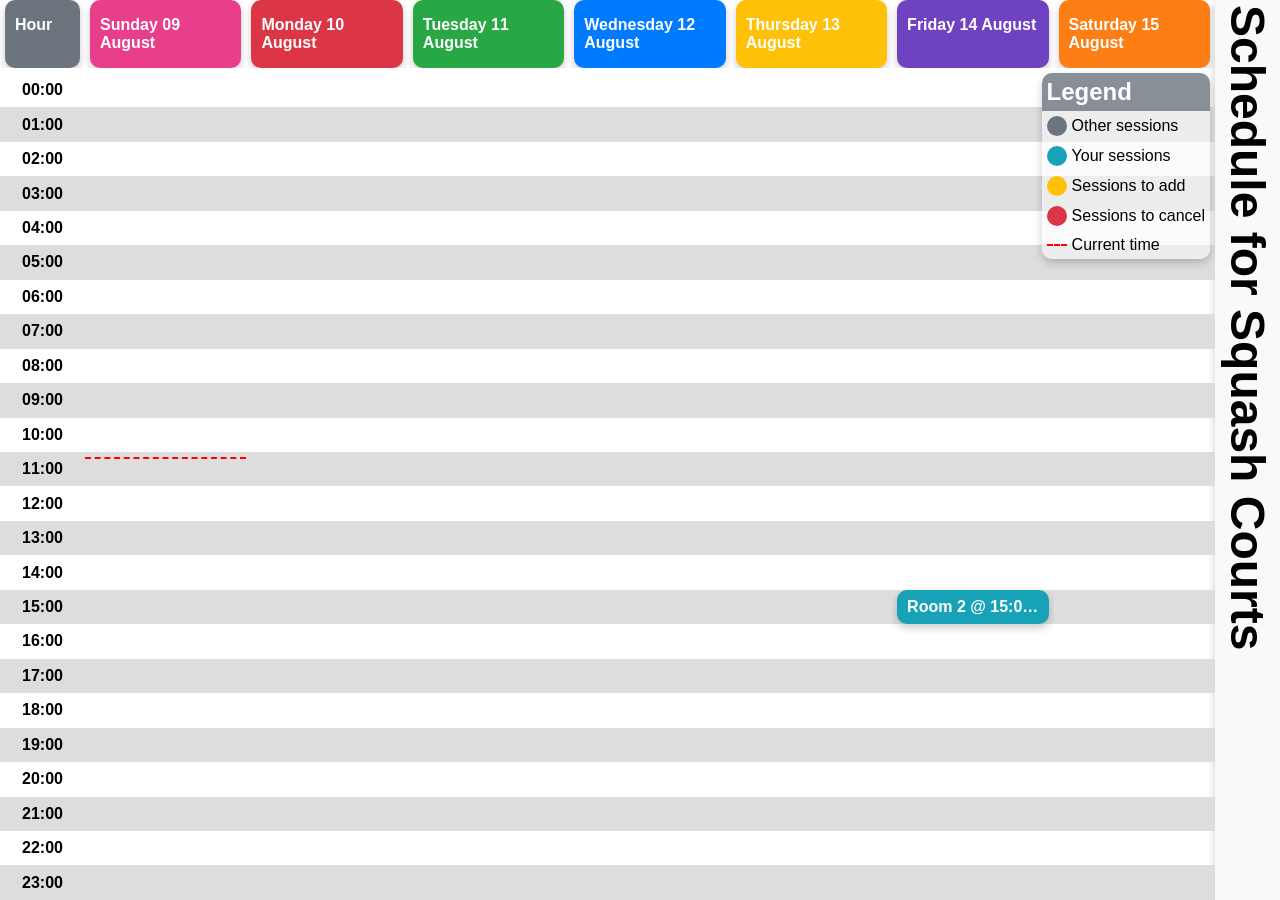
==== commit 2cd80093: "SessionManager now working, also improved chatbot feedback" ====
--- a/server/schedule/index.html
+++ b/server/schedule/index.html
@@ -58,29 +58,8 @@
                         <div class="hour cell">23:00</div>
                     </div>
     <div class="column layers">
-<div class="column layer" style="left: 0.0000%; width: 33.3333%;">
-<div class="column">
-<div class="cell" style="flex-grow: 0.4409722222222222"></div>
-<div class="cyan-bg tiny event cell" style="flex-grow: 0.010416666666666666"><p>1</p></div>
-</div>
-</div>
-
-<div class="column layer" style="left: 33.3333%; width: 33.3333%;">
-<div class="column">
-<div class="cell" style="flex-grow: 0.44305555555555554"></div>
-<div class="cyan-bg tiny event cell" style="flex-grow: 0.0020833333333333333"><p>2</p></div>
-</div>
-</div>
-
-<div class="column layer" style="left: 66.6667%; width: 33.3333%;">
-<div class="column">
-<div class="cell" style="flex-grow: 0.44583333333333336"></div>
-<div class="cyan-bg tiny event cell" style="flex-grow: 0.0020833333333333333"><p>2</p></div>
-</div>
-</div>
-
 <div class="column layer">
-    <div class="  cell" style="flex-grow: 0.4419700647453704"><p></p></div>
+    <div class="  cell" style="flex-grow: 0.4659971691435185"><p></p></div>
     <div class="  timeline"></div>
 </div>
 
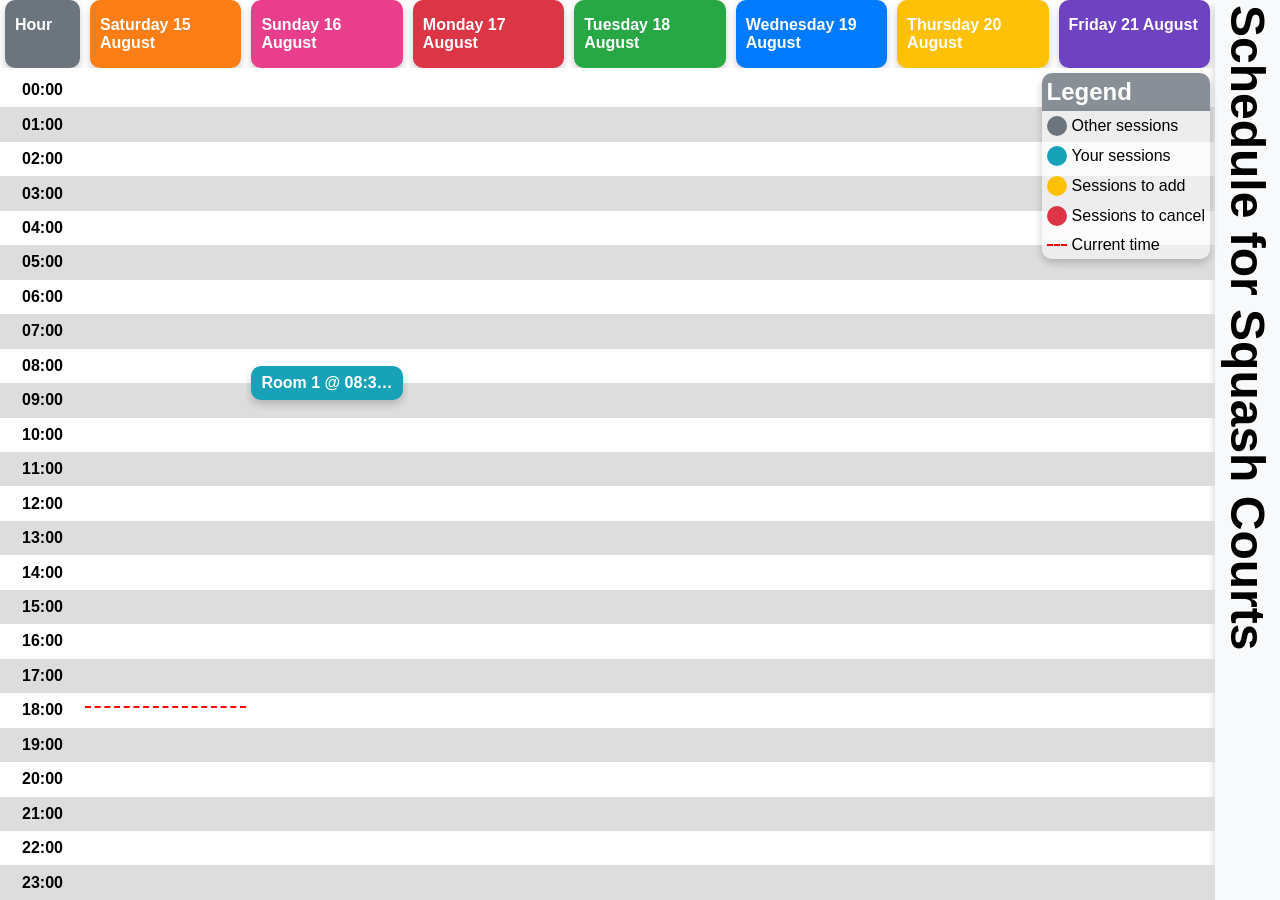
==== commit 74e74d94: "wip" ====
--- a/server/schedule/index.html
+++ b/server/schedule/index.html
@@ -13,13 +13,13 @@
             <div class="header row">
                 <!-- Every header takes up an equal width except the hour. It's important that the content columns have this same width. -->
                 <div class="hour column"> <div class="header cell gray-bg"><p>Hour</p></div> </div>
-    <div class="column"> <div class="header cell pink-bg"><p>Sunday 09 August</p></div> </div>
-<div class="column"> <div class="header cell red-bg"><p>Monday 10 August</p></div> </div>
-<div class="column"> <div class="header cell green-bg"><p>Tuesday 11 August</p></div> </div>
-<div class="column"> <div class="header cell blue-bg"><p>Wednesday 12 August</p></div> </div>
-<div class="column"> <div class="header cell yellow-bg"><p>Thursday 13 August</p></div> </div>
-<div class="column"> <div class="header cell purple-bg"><p>Friday 14 August</p></div> </div>
-<div class="column"> <div class="header cell orange-bg"><p>Saturday 15 August</p></div> </div>
+    <div class="column"> <div class="header cell orange-bg"><p>Saturday 15 August</p></div> </div>
+<div class="column"> <div class="header cell pink-bg"><p>Sunday 16 August</p></div> </div>
+<div class="column"> <div class="header cell red-bg"><p>Monday 17 August</p></div> </div>
+<div class="column"> <div class="header cell green-bg"><p>Tuesday 18 August</p></div> </div>
+<div class="column"> <div class="header cell blue-bg"><p>Wednesday 19 August</p></div> </div>
+<div class="column"> <div class="header cell yellow-bg"><p>Thursday 20 August</p></div> </div>
+<div class="column"> <div class="header cell purple-bg"><p>Friday 21 August</p></div> </div>
 
             </div>
             
@@ -59,9 +59,19 @@
                     </div>
     <div class="column layers">
 <div class="column layer">
-    <div class="  cell" style="flex-grow: 0.4659971691435185"><p></p></div>
+    <div class="  cell" style="flex-grow: 0.7669639598726852"><p></p></div>
     <div class="  timeline"></div>
 </div>
+
+</div>
+<div class="column layers">
+<div class="column layer" style="left: 0.0000%; width: 100.0000%;">
+<div class="column">
+<div class="cell" style="flex-grow: 0.3541666666666667"></div>
+<div class="cyan-bg event cell" style="flex-grow: 0.041666666666666664"><p>Room 1 @ 08:30 for 60m</p></div>
+</div>
+</div>
+
 
 </div>
 <div class="column layers">
@@ -74,16 +84,6 @@
 
 </div>
 <div class="column layers">
-
-</div>
-<div class="column layers">
-<div class="column layer" style="left: 0.0000%; width: 100.0000%;">
-<div class="column">
-<div class="cell" style="flex-grow: 0.625"></div>
-<div class="cyan-bg event cell" style="flex-grow: 0.041666666666666664"><p>Room 2 @ 15:00 for 60m</p></div>
-</div>
-</div>
-
 
 </div>
 <div class="column layers">
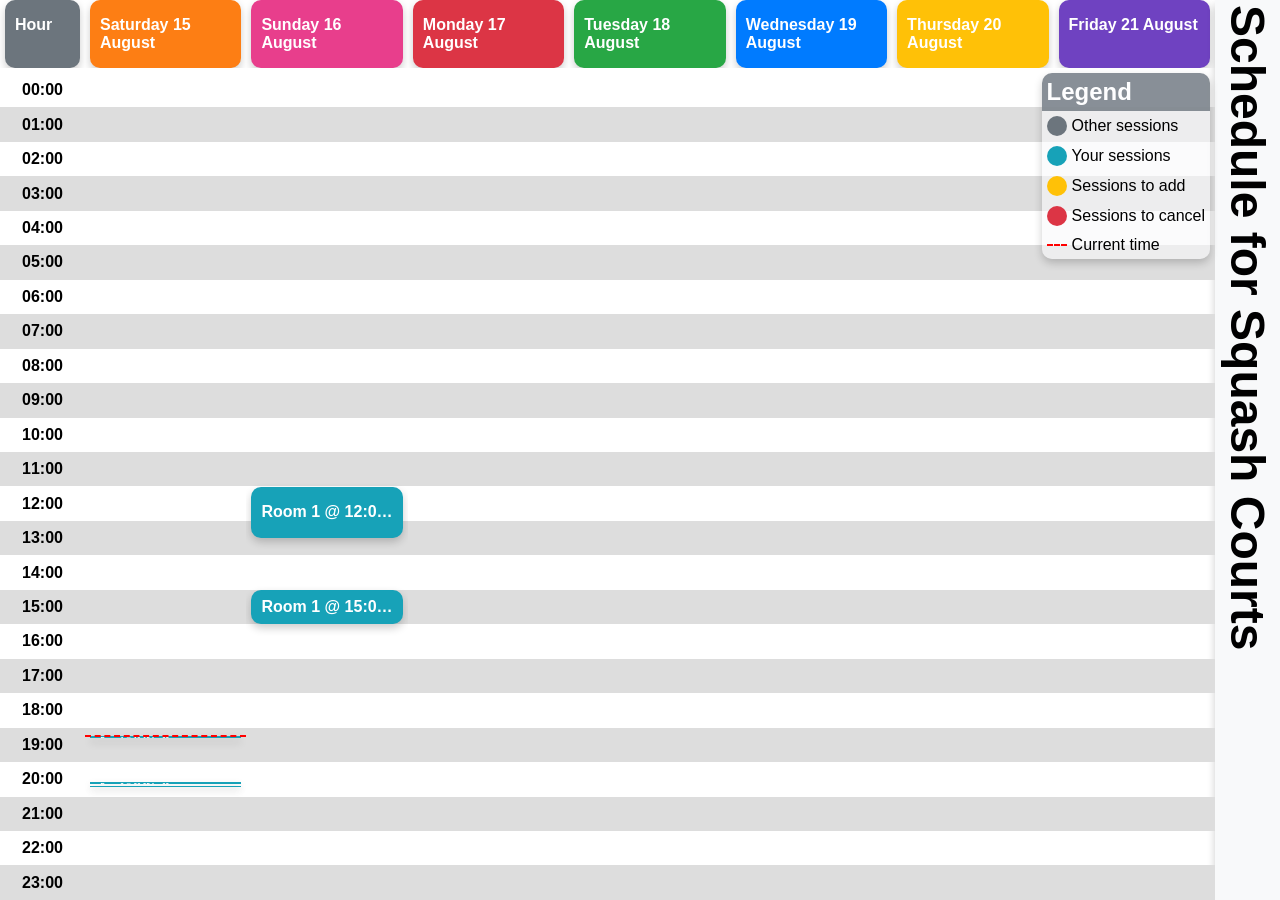
==== commit 073dedf5: "wip2" ====
--- a/server/schedule/index.html
+++ b/server/schedule/index.html
@@ -58,8 +58,29 @@
                         <div class="hour cell">23:00</div>
                     </div>
     <div class="column layers">
+<div class="column layer" style="left: 0.0000%; width: 100.0000%;">
+<div class="column">
+<div class="cell" style="flex-grow: 0.8020833333333334"></div>
+<div class="cyan-bg tiny event cell" style="flex-grow: 0.0020833333333333333"><p>Room 1 @ 19:15 for 03m</p></div>
+</div>
+</div>
+
+<div class="column layer" style="left: 0.0000%; width: 100.0000%;">
+<div class="column">
+<div class="cell" style="flex-grow: 0.8576388888888888"></div>
+<div class="cyan-bg tiny event cell" style="flex-grow: 0.0020833333333333333"><p>Room 2 @ 20:35 for 03m</p></div>
+</div>
+</div>
+
+<div class="column layer" style="left: 0.0000%; width: 100.0000%;">
+<div class="column">
+<div class="cell" style="flex-grow: 0.8618055555555556"></div>
+<div class="cyan-bg tiny event cell" style="flex-grow: 0.0020833333333333333"><p>Room 2 @ 20:41 for 03m</p></div>
+</div>
+</div>
+
 <div class="column layer">
-    <div class="  cell" style="flex-grow: 0.7669639598726852"><p></p></div>
+    <div class="  cell" style="flex-grow: 0.8028685888888889"><p></p></div>
     <div class="  timeline"></div>
 </div>
 
@@ -67,8 +88,15 @@
 <div class="column layers">
 <div class="column layer" style="left: 0.0000%; width: 100.0000%;">
 <div class="column">
-<div class="cell" style="flex-grow: 0.3541666666666667"></div>
-<div class="cyan-bg event cell" style="flex-grow: 0.041666666666666664"><p>Room 1 @ 08:30 for 60m</p></div>
+<div class="cell" style="flex-grow: 0.5"></div>
+<div class="cyan-bg event cell" style="flex-grow: 0.0625"><p>Room 1 @ 12:00 for 90m</p></div>
+</div>
+</div>
+
+<div class="column layer" style="left: 0.0000%; width: 100.0000%;">
+<div class="column">
+<div class="cell" style="flex-grow: 0.625"></div>
+<div class="cyan-bg event cell" style="flex-grow: 0.041666666666666664"><p>Room 1 @ 15:00 for 60m</p></div>
 </div>
 </div>
 
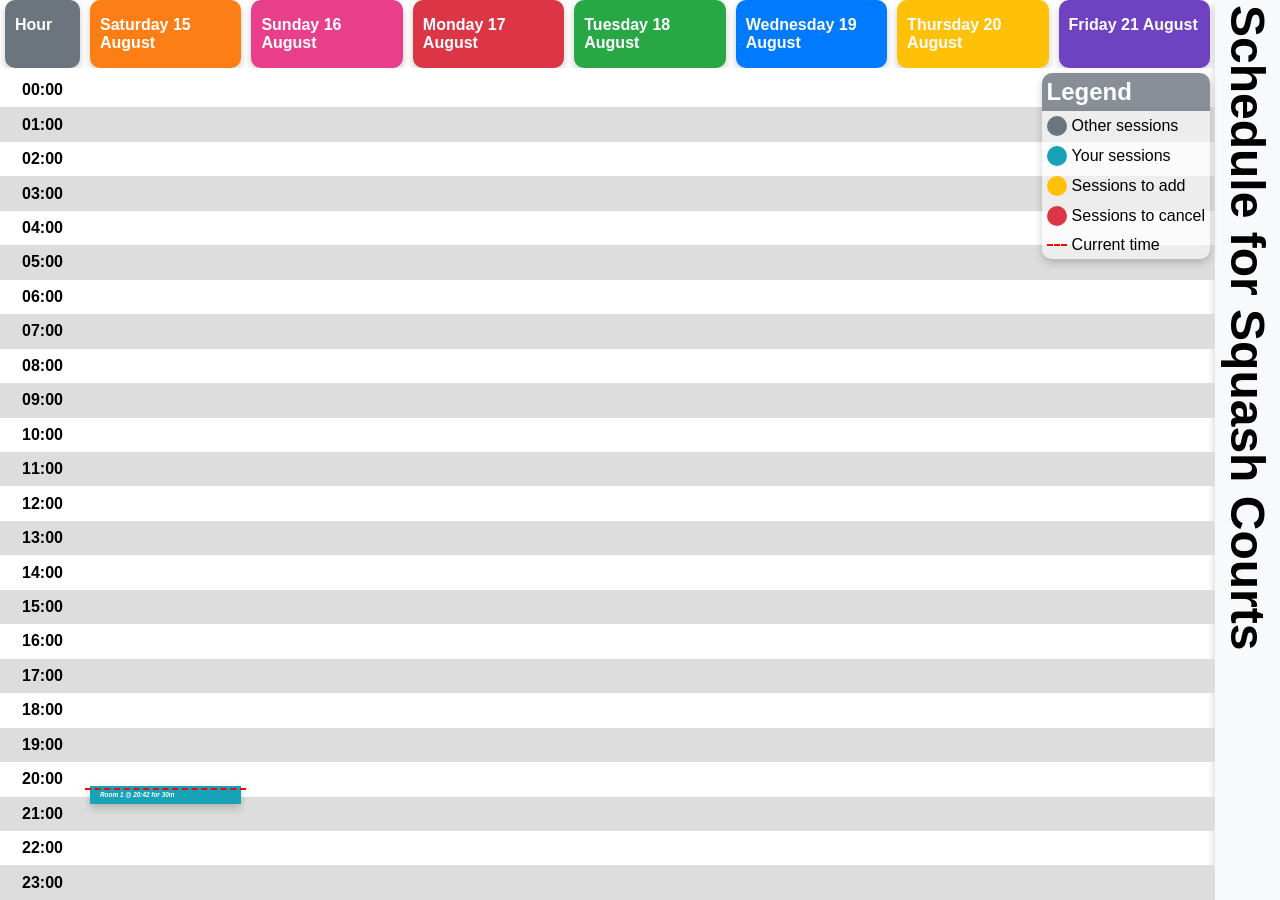
==== commit bb57529f: "wip" ====
--- a/server/schedule/index.html
+++ b/server/schedule/index.html
@@ -60,46 +60,18 @@
     <div class="column layers">
 <div class="column layer" style="left: 0.0000%; width: 100.0000%;">
 <div class="column">
-<div class="cell" style="flex-grow: 0.8020833333333334"></div>
-<div class="cyan-bg tiny event cell" style="flex-grow: 0.0020833333333333333"><p>Room 1 @ 19:15 for 03m</p></div>
-</div>
-</div>
-
-<div class="column layer" style="left: 0.0000%; width: 100.0000%;">
-<div class="column">
-<div class="cell" style="flex-grow: 0.8576388888888888"></div>
-<div class="cyan-bg tiny event cell" style="flex-grow: 0.0020833333333333333"><p>Room 2 @ 20:35 for 03m</p></div>
-</div>
-</div>
-
-<div class="column layer" style="left: 0.0000%; width: 100.0000%;">
-<div class="column">
-<div class="cell" style="flex-grow: 0.8618055555555556"></div>
-<div class="cyan-bg tiny event cell" style="flex-grow: 0.0020833333333333333"><p>Room 2 @ 20:41 for 03m</p></div>
+<div class="cell" style="flex-grow: 0.8625"></div>
+<div class="cyan-bg tiny event cell" style="flex-grow: 0.020833333333333332"><p>Room 1 @ 20:42 for 30m</p></div>
 </div>
 </div>
 
 <div class="column layer">
-    <div class="  cell" style="flex-grow: 0.8028685888888889"><p></p></div>
+    <div class="  cell" style="flex-grow: 0.8663234702199075"><p></p></div>
     <div class="  timeline"></div>
 </div>
 
 </div>
 <div class="column layers">
-<div class="column layer" style="left: 0.0000%; width: 100.0000%;">
-<div class="column">
-<div class="cell" style="flex-grow: 0.5"></div>
-<div class="cyan-bg event cell" style="flex-grow: 0.0625"><p>Room 1 @ 12:00 for 90m</p></div>
-</div>
-</div>
-
-<div class="column layer" style="left: 0.0000%; width: 100.0000%;">
-<div class="column">
-<div class="cell" style="flex-grow: 0.625"></div>
-<div class="cyan-bg event cell" style="flex-grow: 0.041666666666666664"><p>Room 1 @ 15:00 for 60m</p></div>
-</div>
-</div>
-
 
 </div>
 <div class="column layers">
